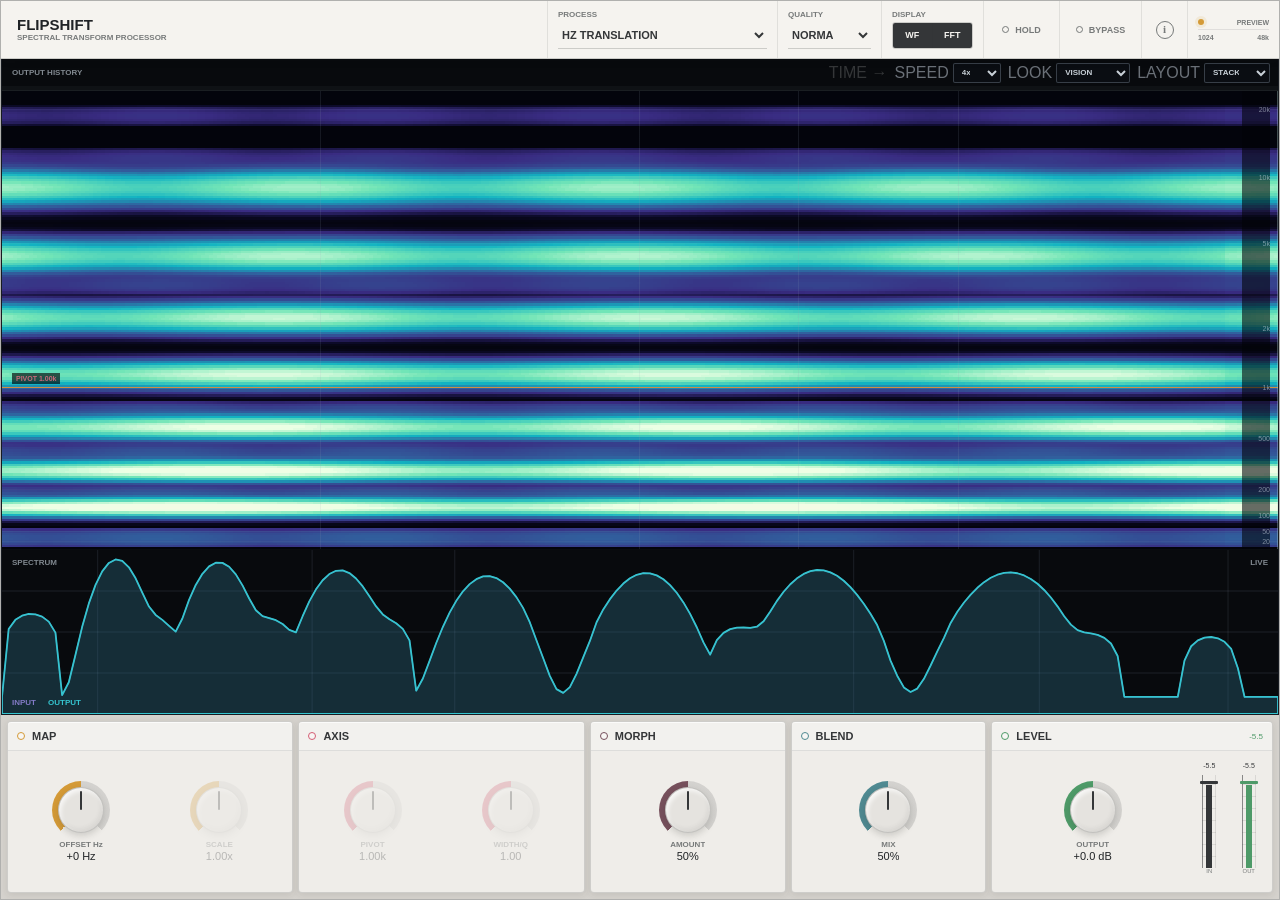
==== vst3/WebUI/index.html @ f03d5193 "feat: add WebView UI and spectral transform upgrades" ====
<!doctype html>
<html lang="en" data-compact-view="analyze" data-surface="preview">
<head>
  <meta charset="utf-8">
  <meta name="viewport" content="width=device-width, initial-scale=1, viewport-fit=cover">
  <meta name="color-scheme" content="light">
  <title>FlipShift</title>
  <link rel="stylesheet" href="styles.css?v=7">
</head>
<body>
  <main class="console-shell">
    <header class="console-topbar">
      <div class="product-identity" aria-label="FlipShift spectral processor">
        <strong>FLIPSHIFT</strong>
        <small>SPECTRAL TRANSFORM PROCESSOR</small>
      </div>

      <div class="header-controls">
        <label class="header-select mode-select" data-description="">
          <span>PROCESS</span>
          <select id="mode" data-param="mode" aria-describedby="modeEffectDescription"></select>
        </label>
        <span class="sr-only" id="modeEffectDescription"></span>

        <label class="header-select quality-select">
          <span>QUALITY</span>
          <select id="quality" data-param="quality" title="FFT quality and latency">
            <option value="0">LOW</option>
            <option value="1">NORMAL</option>
            <option value="2">HIGH</option>
          </select>
        </label>

        <div class="header-tool view-tool">
          <span>DISPLAY</span>
          <div class="segmented-control" id="analyzerView" data-param="analyzerView" role="group" aria-label="Analyzer display layers">
            <button type="button" data-analyzer-layer="waterfall" aria-label="Show waterfall" aria-pressed="true" title="Show waterfall">WF</button>
            <button type="button" data-analyzer-layer="fft" aria-label="Show FFT spectrum" aria-pressed="true" title="Show FFT spectrum">FFT</button>
          </div>
        </div>

        <button class="header-toggle freeze-control" id="freeze" data-param="freeze" type="button" aria-pressed="false" title="Hold the current analyzer frame">
          <span class="toggle-led" aria-hidden="true"></span><span>HOLD</span>
        </button>

        <button class="header-toggle bypass-control" id="bypass" data-param="bypass" type="button" aria-pressed="false" title="Latency-aligned bypass">
          <span class="toggle-led" aria-hidden="true"></span><span>BYPASS</span>
        </button>

        <button class="about-control" id="aboutOpen" type="button" aria-haspopup="dialog" aria-controls="aboutDialog" aria-expanded="false" title="About openFAD FlipShift">
          <span class="about-icon" aria-hidden="true">i</span><span class="sr-only">About</span>
        </button>

        <div class="system-state">
          <div class="bridge-state" aria-live="polite"><span class="status-lamp" aria-hidden="true"></span><span id="bridgeStatus">PREVIEW</span></div>
          <div class="engine-readout"><span id="fftReadout">1024</span><span id="rateReadout">48k</span></div>
        </div>
      </div>
    </header>

    <div class="compact-view-tabs" id="compactViewTabs" role="tablist" aria-label="Compact workspace view">
      <button id="compactAnalyzeTab" type="button" role="tab" aria-selected="true" aria-controls="analyzer" data-compact-view="analyze">ANALYZE</button>
      <button id="compactControlTab" type="button" role="tab" aria-selected="false" aria-controls="parameterStrip" data-compact-view="control" tabindex="-1">CONTROL</button>
    </div>

    <div class="about-overlay" id="aboutDialog" hidden>
      <section class="about-panel" role="dialog" aria-modal="true" aria-labelledby="aboutTitle" tabindex="-1">
        <header class="about-header">
          <div>
            <span class="about-kicker">SPECTRAL TRANSFORMATION PROCESSOR</span>
            <h2 id="aboutTitle">openFAD FlipShift</h2>
          </div>
          <button class="about-close" id="aboutClose" type="button" aria-label="Close About" title="Close">X</button>
        </header>

        <div class="about-body">
          <p class="about-summary">A creative spectral transformation effect in the openFAD family, developed by UnpureBloom for detailed frequency remapping and visual analysis.</p>

          <nav class="about-links" aria-label="Project links">
            <a href="https://fadrecords.com/openfad/" target="_blank" rel="noopener noreferrer" data-external-url>
              <span><strong>openFAD</strong><small>Chinese-first open-source music visual toolset initiated by FAD Records.</small></span><i aria-hidden="true">&#8599;</i>
            </a>
            <a href="https://space.bilibili.com/227573145" target="_blank" rel="noopener noreferrer" data-external-url>
              <span><strong>UnpureBloom</strong><small>Developer and project channel.</small></span><i aria-hidden="true">&#8599;</i>
            </a>
            <a href="https://github.com/Junziren/openFAD-FlipShift" target="_blank" rel="noopener noreferrer" data-external-url>
              <span><strong>Source repository</strong><small>Code, issue tracking and project history.</small></span><i aria-hidden="true">&#8599;</i>
            </a>
          </nav>

          <section class="about-section" aria-labelledby="aboutFeaturesTitle">
            <h3 id="aboutFeaturesTitle">MAIN FUNCTIONS</h3>
            <ul class="about-features">
              <li><strong>24 transforms</strong><span>Shift, mirror, harmonic remapping, pitch mapping, glitch, phase and peak-relative modes.</span></li>
              <li><strong>Long waterfall</strong><span>Four visual LOOK profiles, adjustable speed and preserved spectral history.</span></li>
              <li><strong>Detailed analysis</strong><span>Input/output FFT, frequency guides, meters, freeze and quality control.</span></li>
              <li><strong>Host integration</strong><span>VST3/WebView2 and AUv3/WKWebView build paths with automation gestures and state recall.</span></li>
            </ul>
          </section>

          <section class="about-license" aria-labelledby="aboutLicenseTitle">
            <div>
              <h3 id="aboutLicenseTitle">LICENSE STATUS</h3>
              <strong>NOT YET DECLARED</strong>
              <p>The FlipShift repository has no license file, so no permission to copy, modify or redistribute it has been granted. Upstream openFAD uses GNU AGPLv3. This build uses JUCE 8, whose AGPLv3 or commercial licensing route must also be declared before release.</p>
            </div>
            <a href="https://github.com/willren5/openFAD/blob/main/LICENSE" target="_blank" rel="noopener noreferrer" data-external-url>OPENFAD AGPLv3 <span aria-hidden="true">&#8599;</span></a>
          </section>
        </div>
      </section>
    </div>

    <section class="analyzer view-both layout-stack" id="analyzer" role="tabpanel" aria-labelledby="compactAnalyzeTab" aria-label="Input and output spectral analyzer">
      <div class="waterfall-pane">
        <div class="waterfall-toolbar">
          <span class="waterfall-title">OUTPUT HISTORY</span>
          <output class="waterfall-change-readout" id="waterfallChangeReadout" aria-live="polite"></output>
          <div class="pane-heading-tools">
            <span class="time-direction">TIME &#8594;</span>
            <label class="waterfall-rate-control">
              <span>SPEED</span>
              <select id="waterfallRate" aria-label="Waterfall scroll speed" title="Waterfall scroll speed">
                <option value="1">1x</option>
                <option value="2">2x</option>
                <option value="4" selected>4x</option>
                <option value="8">8x</option>
              </select>
            </label>
            <label class="waterfall-visual-control">
              <span>LOOK</span>
              <select id="waterfallVisual" aria-label="Waterfall visual profile" title="Waterfall visual profile">
                <option value="vision" selected>VISION</option>
                <option value="pulse">PULSE</option>
                <option value="phosphor">PHOSPHOR</option>
                <option value="xray">XRAY</option>
              </select>
            </label>
            <label class="waterfall-layout-control">
              <span>LAYOUT</span>
              <select id="analyzerLayout" aria-label="Analyzer layout" title="Analyzer layout">
                <option value="stack" selected>STACK</option>
                <option value="overlay">OVERLAY</option>
                <option value="split">SPLIT</option>
              </select>
            </label>
          </div>
          <canvas class="waterfall-event-canvas" id="waterfallEventCanvas" aria-label="Parameter change timeline"></canvas>
        </div>
        <div class="waterfall-data-stage">
          <canvas id="waterfallCanvas" aria-label="Scrolling output spectrogram with time moving left to right"></canvas>
          <div class="waterfall-grid" aria-hidden="true"></div>
          <div class="glitch-selection" id="glitchSelection" hidden aria-hidden="true">
            <span id="glitchSelectionLabel">GLITCH BAND</span>
          </div>
          <output class="pitch-map-readout" id="pitchMapReadout" hidden aria-live="polite">C MAJOR</output>
          <div class="frequency-grid-lines" aria-hidden="true">
            <i data-frequency="20000"></i><i data-frequency="10000"></i><i data-frequency="5000"></i><i data-frequency="2000"></i><i data-frequency="1000"></i>
            <i data-frequency="500"></i><i data-frequency="200"></i><i data-frequency="100"></i><i data-frequency="50"></i><i data-frequency="20"></i>
          </div>
          <div class="frequency-guide pivot-guide" id="pivotGuide"><span id="pivotGuideLabel">PIVOT 1.00k</span></div>
          <div class="frequency-guide destination-guide" id="destinationGuide"></div>
          <div class="frequency-axis" aria-hidden="true">
            <span data-frequency="20000">20k</span><span data-frequency="10000">10k</span><span data-frequency="5000">5k</span><span data-frequency="2000">2k</span><span data-frequency="1000">1k</span>
            <span data-frequency="500">500</span><span data-frequency="200">200</span><span data-frequency="100">100</span><span data-frequency="50">50</span><span data-frequency="20">20</span>
          </div>
        </div>
      </div>

      <div class="spectrum-pane">
        <canvas id="spectrumCanvas" aria-label="Input and output spectrum"></canvas>
        <div class="pane-heading"><span>SPECTRUM</span><span>LIVE</span></div>
        <div class="spectrum-legend"><span class="input-key">INPUT</span><span class="output-key">OUTPUT</span></div>
      </div>
    </section>

    <section class="parameter-strip" id="parameterStrip" role="tabpanel" aria-labelledby="compactControlTab" aria-label="Spectral parameters">
      <article class="parameter-module module-map">
        <header><span class="module-dot" aria-hidden="true"></span><strong>MAP</strong></header>
        <div class="module-controls two-controls">
          <label class="knob-control" data-control="shiftHz" title="Additive spectral offset">
            <span class="knob-stage">
              <input id="shiftHz" data-param="shiftHz" type="range" min="0" max="1" step="0.0001" value="0.5" aria-labelledby="shiftHzLabel shiftHzValue">
              <span class="knob-visual" aria-hidden="true"><span class="knob-pointer"></span></span>
            </span>
            <span class="parameter-label" id="shiftHzLabel">SHIFT</span>
            <output id="shiftHzValue">+0 Hz</output>
          </label>

          <label class="knob-control" data-control="scale" title="Frequency scaling ratio">
            <span class="knob-stage">
              <input id="scale" data-param="scale" type="range" min="0" max="1" step="0.0001" value="0.5" aria-labelledby="scaleLabel scaleValue">
              <span class="knob-visual" aria-hidden="true"><span class="knob-pointer"></span></span>
            </span>
            <span class="parameter-label" id="scaleLabel">SCALE</span>
            <output id="scaleValue">1.00x</output>
          </label>
        </div>
      </article>

      <article class="parameter-module module-axis" id="axisModule">
        <header><span class="module-dot" aria-hidden="true"></span><strong>AXIS</strong></header>
        <div class="module-controls two-controls">
          <label class="knob-control" data-control="pivotHz" title="Frequency reference for the transform">
            <span class="knob-stage">
              <input id="pivotHz" data-param="pivotHz" type="range" min="0" max="1" step="0.0001" value="0.5" aria-labelledby="pivotHzLabel pivotHzValue">
              <span class="knob-visual" aria-hidden="true"><span class="knob-pointer"></span></span>
            </span>
            <span class="parameter-label" id="pivotHzLabel">PIVOT</span>
            <output id="pivotHzValue">1.00k</output>
          </label>

          <label class="knob-control" data-control="widthQ" title="Bandwidth or selectivity">
            <span class="knob-stage">
              <input id="widthQ" data-param="widthQ" type="range" min="0" max="1" step="0.0001" value="0.5" aria-labelledby="widthQLabel widthQValue">
              <span class="knob-visual" aria-hidden="true"><span class="knob-pointer"></span></span>
            </span>
            <span class="parameter-label" id="widthQLabel">WIDTH/Q</span>
            <output id="widthQValue">1.00</output>
          </label>
        </div>
      </article>

      <article class="parameter-module module-pitch pitch-map-module" id="pitchMapModule" hidden aria-hidden="true">
        <header><span class="module-dot" aria-hidden="true"></span><strong>PITCH MAP</strong></header>
        <div class="pitch-map-controls">
          <label class="native-choice-control" data-control="pitchRoot" title="Tonic pitch class used by Pitch Map">
            <span>ROOT</span>
            <select id="pitchRoot" data-param="pitchRoot" aria-label="Pitch Map root note">
              <option value="0">C</option><option value="1">C#</option><option value="2">D</option><option value="3">D#</option>
              <option value="4">E</option><option value="5">F</option><option value="6">F#</option><option value="7">G</option>
              <option value="8">G#</option><option value="9">A</option><option value="10">A#</option><option value="11">B</option>
            </select>
          </label>
          <label class="native-choice-control" data-control="pitchScale" title="Major or minor pitch-class map">
            <span>SCALE</span>
            <select id="pitchScale" data-param="pitchScale" aria-label="Pitch Map scale">
              <option value="0">MAJOR</option>
              <option value="1">MINOR</option>
            </select>
          </label>
        </div>
      </article>

      <article class="parameter-module module-morph">
        <header><span class="module-dot" aria-hidden="true"></span><strong>MORPH</strong></header>
        <div class="module-controls one-control">
          <label class="knob-control" data-control="amount" title="Transform depth">
            <span class="knob-stage">
              <input id="amount" data-param="amount" type="range" min="0" max="1" step="0.0001" value="0.5" aria-labelledby="amountLabel amountValue">
              <span class="knob-visual" aria-hidden="true"><span class="knob-pointer"></span></span>
            </span>
            <span class="parameter-label" id="amountLabel">AMOUNT</span>
            <output id="amountValue">50%</output>
          </label>
        </div>
      </article>

      <article class="parameter-module module-blend">
        <header><span class="module-dot" aria-hidden="true"></span><strong>BLEND</strong></header>
        <div class="module-controls one-control">
          <label class="knob-control" data-control="mix" title="Latency-aligned dry and wet mix">
            <span class="knob-stage">
              <input id="mix" data-param="mix" type="range" min="0" max="1" step="0.0001" value="0.5" aria-labelledby="mixLabel mixValue">
              <span class="knob-visual" aria-hidden="true"><span class="knob-pointer"></span></span>
            </span>
            <span class="parameter-label" id="mixLabel">MIX</span>
            <output id="mixValue">50%</output>
          </label>
        </div>
      </article>

      <article class="parameter-module module-level">
        <header><span class="module-dot" aria-hidden="true"></span><strong>LEVEL</strong><output id="peakValue">-18.0</output></header>
        <div class="level-content">
          <label class="knob-control" data-control="outputGainDb" title="Final output level">
            <span class="knob-stage">
              <input id="outputGainDb" data-param="outputGainDb" type="range" min="0" max="1" step="0.0001" value="0.5" aria-labelledby="outputGainDbLabel outputGainDbValue">
              <span class="knob-visual" aria-hidden="true"><span class="knob-pointer"></span></span>
            </span>
            <span class="parameter-label" id="outputGainDbLabel">OUTPUT</span>
            <output id="outputGainDbValue">+0.0 dB</output>
          </label>

          <div class="mini-meters" aria-label="Input and output levels">
            <div class="mini-meter">
              <output id="inputPeak">-24.0</output>
              <div class="meter-rail"><span id="inputMeter"></span><i></i></div>
              <small>IN</small>
            </div>
            <div class="mini-meter">
              <output id="outputPeak">-18.0</output>
              <div class="meter-rail"><span id="outputMeter"></span><i></i></div>
              <small>OUT</small>
            </div>
          </div>
        </div>
      </article>
    </section>
  </main>
  <script src="app.js?v=7"></script>
</body>
</html>
---- vst3/WebUI/styles.css ----
:root {
  color-scheme: light;
  --ink: #343638;
  --ink-strong: #202326;
  --muted: #777a7a;
  --muted-light: #a3a4a1;
  --shell: #d5d2cd;
  --surface: #efede9;
  --surface-raised: #f5f3ef;
  --surface-inset: #d0cdc8;
  --line: rgba(44, 47, 49, 0.2);
  --line-soft: rgba(44, 47, 49, 0.1);
  --amber: #d49a37;
  --coral: #d45d73;
  --plum: #76505c;
  --teal: #4f8991;
  --green: #4e9a68;
  font-family: "Segoe UI", Arial, sans-serif;
  font-synthesis: none;
}

* {
  box-sizing: border-box;
  letter-spacing: 0;
}

.sr-only {
  position: absolute;
  width: 1px;
  height: 1px;
  padding: 0;
  margin: -1px;
  overflow: hidden;
  clip: rect(0, 0, 0, 0);
  white-space: nowrap;
  border: 0;
}

html,
body {
  width: 100%;
  height: 100%;
  min-width: 0;
  min-height: 0;
  margin: 0;
  overflow: hidden;
  overscroll-behavior: none;
  background: var(--shell);
  color: var(--ink);
}

body {
  position: fixed;
  inset: 0;
}

button,
select,
input {
  font: inherit;
}

button,
select {
  color: inherit;
}

button {
  border: 0;
}

html.native-surface,
html.native-surface body {
  -webkit-user-select: none;
  user-select: none;
  -webkit-touch-callout: none;
}

html.native-surface button,
html.native-surface select,
html.native-surface input,
html.native-surface a {
  -webkit-tap-highlight-color: transparent;
}

html.native-surface a,
html.native-surface img {
  -webkit-user-drag: none;
}

.console-shell {
  width: 100%;
  height: 100%;
  min-height: 0;
  display: grid;
  grid-template-rows: 58px minmax(0, 1fr) 184px;
  grid-template-areas:
    "topbar"
    "analyzer"
    "controls";
  overflow: hidden;
  border: 1px solid rgba(32, 35, 38, 0.3);
  background: var(--surface);
}

.console-topbar {
  grid-area: topbar;
  position: relative;
  min-width: 0;
  display: flex;
  align-items: stretch;
  justify-content: space-between;
  border-bottom: 1px solid var(--line);
  background: var(--surface-raised);
  box-shadow: 0 2px 8px rgba(38, 39, 39, 0.07);
  z-index: 20;
}

.compact-view-tabs {
  grid-area: tabs;
  display: none;
  min-width: 0;
  min-height: 0;
  border-bottom: 1px solid var(--line);
  background: var(--surface-raised);
}

.compact-view-tabs button {
  min-width: 0;
  border-right: 1px solid var(--line-soft);
  background: transparent;
  color: var(--muted);
  font-size: 9px;
  font-weight: 800;
  cursor: pointer;
}

.compact-view-tabs button:last-child {
  border-right: 0;
}

.compact-view-tabs button[aria-selected="true"] {
  background: var(--ink);
  color: var(--surface-raised);
}

.product-identity {
  min-width: 196px;
  display: grid;
  align-content: center;
  gap: 2px;
  padding: 8px 16px;
}

.product-identity strong {
  color: var(--ink-strong);
  font-size: 15px;
  font-weight: 700;
  line-height: 1;
}

.product-identity small {
  color: var(--muted);
  font-size: 8px;
  font-weight: 650;
  line-height: 1;
}

.header-controls {
  min-width: 0;
  display: flex;
  align-items: stretch;
  justify-content: flex-end;
}

.header-select,
.header-tool,
.system-state {
  min-width: 0;
  display: grid;
  align-content: center;
  gap: 3px;
  padding: 6px 10px;
  border-left: 1px solid var(--line-soft);
}

.header-select.mode-select {
  width: min(25vw, 230px);
  min-width: 172px;
  position: relative;
}

.mode-select::after {
  content: attr(data-description);
  box-sizing: border-box;
  position: absolute;
  top: calc(100% - 1px);
  left: 8px;
  z-index: 30;
  width: min(380px, calc(100vw - 24px));
  padding: 8px 10px;
  border: 1px solid rgba(172, 190, 207, 0.34);
  background: #0a0d12;
  box-shadow: 0 8px 22px rgba(0, 0, 0, 0.28);
  color: rgba(242, 247, 244, 0.94);
  font-size: 9px;
  font-weight: 600;
  line-height: 1.35;
  text-align: left;
  white-space: normal;
  opacity: 0;
  visibility: hidden;
  pointer-events: none;
  transform: translateY(-4px);
  transition: opacity 120ms linear, transform 120ms ease-out, visibility 120ms linear;
}

.mode-select:hover,
.mode-select:focus-within {
  z-index: 30;
}

.mode-select:hover::after,
.mode-select:focus-within::after {
  opacity: 1;
  visibility: visible;
  transform: translateY(0);
}

.header-select.quality-select {
  width: 104px;
}

.header-tool {
  width: 102px;
}

.header-select > span,
.header-tool > span {
  color: var(--muted);
  font-size: 8px;
  font-weight: 750;
  line-height: 1;
}

select {
  width: 100%;
  min-width: 0;
  height: 27px;
  padding: 0 22px 0 0;
  border: 0;
  border-bottom: 1px solid var(--line);
  border-radius: 0;
  outline: none;
  background: transparent;
  font-size: 11px;
  font-weight: 650;
}

select:focus-visible,
button:focus-visible {
  outline: 2px solid var(--ink-strong);
  outline-offset: -2px;
}

.segmented-control {
  width: 100%;
  height: 27px;
  display: grid;
  grid-template-columns: repeat(2, 1fr);
  overflow: hidden;
  border: 1px solid var(--line);
  border-radius: 3px;
}

.segmented-control button {
  min-width: 0;
  border-right: 1px solid var(--line-soft);
  background: rgba(255, 255, 255, 0.18);
  color: var(--muted);
  font-size: 9px;
  font-weight: 750;
  cursor: pointer;
}

.segmented-control button:last-child {
  border-right: 0;
}

.segmented-control button[aria-pressed="true"] {
  background: var(--ink);
  color: var(--surface-raised);
}

.segmented-control button:disabled {
  cursor: default;
  opacity: 1;
}

.header-toggle {
  width: 76px;
  display: flex;
  align-items: center;
  justify-content: center;
  gap: 6px;
  border-left: 1px solid var(--line-soft);
  background: transparent;
  color: var(--muted);
  font-size: 9px;
  font-weight: 750;
  cursor: pointer;
}

.header-toggle.bypass-control {
  width: 82px;
}

.about-control {
  width: 46px;
  display: grid;
  place-items: center;
  border-left: 1px solid var(--line-soft);
  background: transparent;
  color: var(--muted);
  cursor: pointer;
}

.about-icon {
  width: 18px;
  height: 18px;
  display: grid;
  place-items: center;
  border: 1px solid currentColor;
  border-radius: 50%;
  font-family: Georgia, serif;
  font-size: 11px;
  font-weight: 700;
  line-height: 1;
}

.about-control:hover,
.about-control[aria-expanded="true"] {
  color: var(--ink-strong);
  background: rgba(255, 255, 255, 0.42);
}

.toggle-led,
.status-lamp,
.module-dot {
  display: inline-block;
  border-radius: 50%;
}

.toggle-led {
  width: 7px;
  height: 7px;
  border: 1px solid currentColor;
}

.freeze-control[aria-pressed="true"] {
  color: var(--plum);
}

.freeze-control[aria-pressed="true"] .toggle-led {
  background: var(--plum);
  box-shadow: 0 0 0 3px rgba(118, 80, 92, 0.12);
}

.bypass-control[aria-pressed="true"] {
  color: var(--coral);
}

.bypass-control[aria-pressed="true"] .toggle-led {
  background: var(--coral);
  box-shadow: 0 0 0 3px rgba(212, 93, 115, 0.12);
}

.system-state {
  width: 92px;
  justify-items: stretch;
}

.bridge-state,
.engine-readout {
  display: flex;
  align-items: center;
  justify-content: space-between;
  gap: 5px;
  color: var(--muted);
  font-size: 7px;
  font-weight: 750;
  white-space: nowrap;
}

.status-lamp {
  width: 6px;
  height: 6px;
  background: var(--amber);
  box-shadow: 0 0 0 3px rgba(212, 154, 55, 0.12);
}

.is-native .status-lamp {
  background: var(--green);
  box-shadow: 0 0 0 3px rgba(78, 154, 104, 0.12);
}

.engine-readout {
  padding-top: 4px;
  border-top: 1px solid var(--line-soft);
  font-variant-numeric: tabular-nums;
}

html.is-dialog-open,
body.is-dialog-open {
  overflow: hidden;
}

.about-overlay {
  position: fixed;
  inset: 0;
  z-index: 100;
  display: grid;
  place-items: center;
  padding: 18px;
  background: rgba(8, 10, 13, 0.76);
  opacity: 0;
  transition: opacity 140ms linear;
}

.about-overlay[hidden] {
  display: none;
}

.about-overlay.is-open {
  opacity: 1;
}

.about-panel {
  width: min(660px, 100%);
  max-height: min(720px, calc(100vh - 36px));
  overflow: auto;
  border: 1px solid rgba(32, 35, 38, 0.44);
  border-radius: 6px;
  outline: none;
  background: var(--surface-raised);
  box-shadow: 0 24px 70px rgba(0, 0, 0, 0.38);
  transform: translateY(7px);
  transition: transform 160ms ease-out;
}

.about-overlay.is-open .about-panel {
  transform: translateY(0);
}

.about-header {
  min-height: 84px;
  display: flex;
  align-items: center;
  justify-content: space-between;
  gap: 20px;
  padding: 16px 18px;
  border-bottom: 1px solid var(--line);
  background: var(--surface);
}

.about-kicker,
.about-section h3,
.about-license h3 {
  display: block;
  margin: 0 0 7px;
  color: var(--muted);
  font-size: 8px;
  font-weight: 800;
  line-height: 1;
}

.about-header h2 {
  margin: 0;
  color: var(--ink-strong);
  font-size: 22px;
  font-weight: 720;
  line-height: 1;
}

.about-close {
  width: 32px;
  height: 32px;
  flex: 0 0 auto;
  border: 1px solid var(--line);
  border-radius: 3px;
  background: transparent;
  color: var(--muted);
  font-size: 13px;
  font-weight: 700;
  cursor: pointer;
}

.about-close:hover {
  color: var(--ink-strong);
  background: rgba(255, 255, 255, 0.55);
}

.about-body {
  display: grid;
}

.about-summary {
  margin: 0;
  padding: 18px;
  border-bottom: 1px solid var(--line-soft);
  color: var(--ink);
  font-size: 12px;
  font-weight: 520;
  line-height: 1.65;
}

.about-links {
  display: grid;
  grid-template-columns: repeat(3, minmax(0, 1fr));
  border-bottom: 1px solid var(--line);
}

.about-links a {
  min-width: 0;
  min-height: 88px;
  display: flex;
  align-items: flex-start;
  justify-content: space-between;
  gap: 10px;
  padding: 14px;
  border-right: 1px solid var(--line-soft);
  color: inherit;
  text-decoration: none;
}

.about-links a:last-child {
  border-right: 0;
}

.about-links a:hover,
.about-links a:focus-visible {
  background: rgba(212, 154, 55, 0.08);
}

.about-links a > span {
  min-width: 0;
  display: grid;
  gap: 7px;
}

.about-links strong {
  color: var(--ink-strong);
  font-size: 11px;
  line-height: 1.1;
}

.about-links small {
  color: var(--muted);
  font-size: 9px;
  font-weight: 550;
  line-height: 1.45;
}

.about-links i {
  color: var(--amber);
  font-size: 12px;
  font-style: normal;
}

.about-section {
  padding: 18px;
  border-bottom: 1px solid var(--line);
}

.about-features {
  display: grid;
  grid-template-columns: repeat(2, minmax(0, 1fr));
  gap: 0;
  margin: 0;
  padding: 0;
  list-style: none;
  border-top: 1px solid var(--line-soft);
  border-left: 1px solid var(--line-soft);
}

.about-features li {
  min-width: 0;
  min-height: 74px;
  display: grid;
  align-content: start;
  gap: 6px;
  padding: 12px;
  border-right: 1px solid var(--line-soft);
  border-bottom: 1px solid var(--line-soft);
}

.about-features strong {
  color: var(--ink-strong);
  font-size: 10px;
  line-height: 1.1;
}

.about-features span {
  color: var(--muted);
  font-size: 9px;
  font-weight: 550;
  line-height: 1.45;
}

.about-license {
  display: grid;
  grid-template-columns: minmax(0, 1fr) auto;
  gap: 18px;
  align-items: end;
  padding: 18px;
  background: #e7e4df;
}

.about-license strong {
  color: var(--plum);
  font-size: 13px;
  line-height: 1;
}

.about-license p {
  max-width: 470px;
  margin: 7px 0 0;
  color: var(--muted);
  font-size: 9px;
  font-weight: 550;
  line-height: 1.5;
}

.about-license > a {
  min-height: 32px;
  display: inline-flex;
  align-items: center;
  gap: 7px;
  padding: 0 10px;
  border: 1px solid rgba(118, 80, 92, 0.38);
  border-radius: 3px;
  color: var(--plum);
  font-size: 8px;
  font-weight: 800;
  text-decoration: none;
  white-space: nowrap;
}

.about-license > a:hover,
.about-license > a:focus-visible {
  background: rgba(118, 80, 92, 0.09);
}

.analyzer {
  grid-area: analyzer;
  --wf-grid: rgba(145, 160, 178, 0.13);
  --wf-cursor: rgba(205, 245, 232, 0.25);
  min-width: 0;
  min-height: 0;
  display: grid;
  overflow: hidden;
  border: 1px solid #171b21;
  border-top: 0;
  background: var(--surface-inset);
}

.analyzer[data-waterfall-visual="pulse"] {
  --wf-grid: rgba(220, 142, 116, 0.11);
  --wf-cursor: rgba(244, 166, 65, 0.38);
}

.analyzer[data-waterfall-visual="phosphor"] {
  --wf-grid: rgba(120, 203, 161, 0.11);
  --wf-cursor: rgba(168, 232, 114, 0.34);
}

.analyzer[data-waterfall-visual="xray"] {
  --wf-grid: rgba(176, 199, 209, 0.14);
  --wf-cursor: rgba(237, 247, 245, 0.36);
}

.analyzer.view-both {
  grid-template-rows: minmax(150px, 3fr) minmax(66px, 1fr);
}

.analyzer.layout-split.view-both {
  grid-template-columns: minmax(0, 2fr) minmax(220px, 1fr);
  grid-template-rows: minmax(0, 1fr);
}

.analyzer.layout-split.view-both .waterfall-pane {
  border-right: 1px solid var(--line);
  border-bottom: 0;
}

.analyzer.layout-overlay.view-both {
  grid-template-rows: minmax(0, 1fr);
}

.analyzer.layout-overlay.view-both .waterfall-pane,
.analyzer.layout-overlay.view-both .spectrum-pane {
  grid-area: 1 / 1;
}

.analyzer.layout-overlay.view-both .waterfall-pane {
  border-bottom: 0;
}

.analyzer.layout-overlay.view-both .spectrum-pane {
  z-index: 2;
  margin-top: 32px;
  background: transparent;
  pointer-events: none;
}

.analyzer.layout-overlay.view-both .spectrum-pane .pane-heading {
  display: none;
}

.analyzer.view-waterfall,
.analyzer.view-spectrum {
  grid-template-rows: minmax(0, 1fr);
}

.analyzer.view-waterfall .spectrum-pane {
  display: none;
}

.analyzer.view-spectrum .waterfall-pane {
  display: none;
}

.waterfall-pane,
.spectrum-pane {
  position: relative;
  min-width: 0;
  min-height: 0;
  overflow: hidden;
}

.waterfall-pane {
  display: grid;
  grid-template-rows: 32px minmax(0, 1fr);
  border-bottom: 1px solid var(--line);
  background: #030408;
  box-shadow: inset 0 1px 0 rgba(255, 255, 255, 0.05);
}

.waterfall-pane::after {
  content: "";
  position: absolute;
  top: 0;
  right: 0;
  bottom: 0;
  width: 1px;
  background: var(--wf-cursor);
  pointer-events: none;
}

.spectrum-pane {
  background: #080a0d;
}

canvas {
  display: block;
  width: 100%;
  height: 100%;
}

.waterfall-toolbar {
  position: relative;
  z-index: 6;
  min-width: 0;
  display: grid;
  grid-template-columns: auto minmax(0, 1fr) auto;
  align-items: center;
  gap: 9px;
  padding: 0 8px 4px 10px;
  border-bottom: 1px solid rgba(145, 160, 178, 0.13);
  background: #080a0d;
}

.waterfall-title {
  color: rgba(204, 214, 225, 0.62);
  font-size: 8px;
  font-weight: 750;
  white-space: nowrap;
}

.waterfall-data-stage {
  position: relative;
  min-width: 0;
  min-height: 0;
  overflow: hidden;
  background: #030408;
}

.waterfall-data-stage > #waterfallCanvas {
  position: absolute;
  inset: 0;
}

.waterfall-event-canvas {
  position: absolute;
  left: 0;
  right: 0;
  bottom: 0;
  z-index: 2;
  width: 100%;
  height: 4px;
  background: rgba(204, 214, 225, 0.035);
  pointer-events: none;
}

.waterfall-grid {
  position: absolute;
  inset: 0;
  pointer-events: none;
  background-image: repeating-linear-gradient(to right, transparent 0 calc(12.5% - 1px), var(--wf-grid) calc(12.5% - 1px) 12.5%);
}

.glitch-selection {
  position: absolute;
  z-index: 2;
  left: 0;
  right: 0;
  min-height: 2px;
  border-top: 1px solid rgba(255, 177, 104, 0.82);
  border-bottom: 1px solid rgba(255, 177, 104, 0.82);
  background: rgba(212, 93, 115, 0.12);
  box-shadow: inset 0 1px rgba(255, 246, 231, 0.08), inset 0 -1px rgba(255, 246, 231, 0.08);
  pointer-events: none;
}

.glitch-selection span {
  position: absolute;
  top: 3px;
  left: 9px;
  max-width: calc(100% - 42px);
  overflow: hidden;
  padding: 2px 4px;
  background: rgba(3, 4, 8, 0.76);
  color: rgba(255, 214, 175, 0.94);
  font-size: 7px;
  font-weight: 750;
  text-overflow: ellipsis;
  white-space: nowrap;
}

.pitch-map-readout {
  position: absolute;
  z-index: 3;
  top: 8px;
  left: 10px;
  max-width: calc(100% - 54px);
  overflow: hidden;
  padding: 3px 6px;
  border-left: 2px solid var(--green);
  background: rgba(3, 4, 8, 0.78);
  color: rgba(226, 255, 232, 0.94);
  font-size: 8px;
  font-weight: 750;
  text-overflow: ellipsis;
  white-space: nowrap;
}

.frequency-grid-lines {
  position: absolute;
  inset: 0;
  pointer-events: none;
}

.frequency-grid-lines i {
  position: absolute;
  left: 0;
  right: 0;
  top: 50%;
  height: 1px;
  background: rgba(145, 160, 178, 0.08);
}

.pane-heading {
  position: absolute;
  top: 8px;
  left: 10px;
  right: 10px;
  display: flex;
  align-items: center;
  justify-content: space-between;
  color: rgba(204, 214, 225, 0.62);
  font-size: 8px;
  font-weight: 750;
  pointer-events: none;
  z-index: 4;
}

.pane-heading-tools,
.waterfall-rate-control,
.waterfall-visual-control,
.waterfall-layout-control {
  display: flex;
  align-items: center;
}

.pane-heading-tools {
  min-width: 0;
  gap: 7px;
}

.waterfall-rate-control,
.waterfall-visual-control,
.waterfall-layout-control {
  gap: 4px;
  pointer-events: auto;
}

.waterfall-rate-control > span,
.waterfall-visual-control > span,
.waterfall-layout-control > span {
  color: rgba(204, 214, 225, 0.5);
}

.waterfall-rate-control select,
.waterfall-visual-control select,
.waterfall-layout-control select {
  height: 20px;
  padding: 0 14px 0 4px;
  border: 1px solid rgba(172, 190, 207, 0.28);
  border-radius: 2px;
  background: #0a0d12;
  color: rgba(226, 236, 242, 0.88);
  font-size: 8px;
  font-weight: 750;
}

.waterfall-rate-control select {
  width: 48px;
}

.waterfall-visual-control select {
  width: 74px;
}

.waterfall-layout-control select {
  width: 66px;
}

.waterfall-layout-control select:disabled {
  opacity: 0.42;
}

.waterfall-change-readout {
  --marker-colour: #d49a37;
  min-width: 0;
  max-width: 100%;
  overflow: hidden;
  padding: 4px 6px;
  border-left: 2px solid var(--marker-colour);
  background: rgba(204, 214, 225, 0.045);
  color: rgba(242, 247, 244, 0.92);
  font-size: 8px;
  font-weight: 750;
  line-height: 1;
  opacity: 0;
  pointer-events: none;
  text-overflow: ellipsis;
  transform: translateX(-3px);
  transition: opacity 120ms linear, transform 120ms ease-out;
  white-space: nowrap;
}

.waterfall-change-readout.is-visible {
  opacity: 1;
  transform: translateX(0);
}

.frequency-guide {
  position: absolute;
  left: 0;
  right: 0;
  height: 1px;
  pointer-events: none;
}

.pivot-guide {
  top: 50%;
  background: var(--coral);
  opacity: 0.9;
}

.destination-guide {
  top: 40%;
  background: var(--amber);
  opacity: 0.82;
}

.pivot-guide span {
  position: absolute;
  left: 10px;
  top: -14px;
  max-width: 120px;
  overflow: hidden;
  color: var(--coral);
  padding: 2px 4px;
  background: rgba(3, 4, 8, 0.72);
  font-size: 7px;
  font-weight: 750;
  text-overflow: ellipsis;
  white-space: nowrap;
}

.frequency-axis {
  position: absolute;
  top: 0;
  right: 8px;
  bottom: 0;
  width: 28px;
  background: rgba(3, 4, 8, 0.58);
  color: rgba(204, 214, 225, 0.58);
  font-size: 7px;
  font-variant-numeric: tabular-nums;
  pointer-events: none;
  z-index: 4;
}

.frequency-axis span {
  position: absolute;
  right: 0;
  top: 50%;
  transform: translateY(-50%);
}

.spectrum-legend {
  position: absolute;
  left: 10px;
  bottom: 7px;
  display: flex;
  gap: 12px;
  font-size: 8px;
  font-weight: 750;
  pointer-events: none;
}

.input-key {
  color: rgba(155, 139, 229, 0.82);
}

.output-key {
  color: #35c4cf;
}

.parameter-strip {
  grid-area: controls;
  min-width: 0;
  min-height: 0;
  display: grid;
  grid-template-columns: 1.2fr 1.2fr 0.82fr 0.82fr 1.18fr;
  gap: 5px;
  padding: 6px;
  background: var(--shell);
}

.parameter-module {
  --accent: var(--amber);
  min-width: 0;
  min-height: 0;
  display: grid;
  grid-template-rows: 29px minmax(0, 1fr);
  overflow: hidden;
  border: 1px solid rgba(44, 47, 49, 0.17);
  border-radius: 4px;
  background: var(--surface);
  box-shadow: 0 2px 7px rgba(48, 46, 43, 0.1), inset 0 1px rgba(255, 255, 255, 0.72);
}

.module-map { --accent: var(--amber); }
.module-axis { --accent: var(--coral); }
.module-pitch { --accent: var(--green); }
.module-morph { --accent: var(--plum); }
.module-blend { --accent: var(--teal); }
.module-level { --accent: var(--green); }

.parameter-module > header {
  min-width: 0;
  display: flex;
  align-items: center;
  gap: 7px;
  padding: 0 9px;
  border-bottom: 1px solid var(--line-soft);
  background: rgba(255, 255, 255, 0.2);
}

.parameter-module > header strong {
  min-width: 0;
  overflow: hidden;
  color: var(--ink);
  font-size: 11px;
  font-weight: 600;
  text-overflow: ellipsis;
  white-space: nowrap;
}

.parameter-module > header > output {
  margin-left: auto;
  color: var(--accent);
  font-size: 8px;
  font-variant-numeric: tabular-nums;
}

.module-dot {
  width: 8px;
  height: 8px;
  border: 1px solid var(--accent);
  background: rgba(255, 255, 255, 0.34);
}

.module-controls,
.level-content {
  min-width: 0;
  min-height: 0;
  align-items: center;
  padding: 6px;
}

.module-controls {
  display: grid;
}

.module-controls.two-controls {
  grid-template-columns: repeat(2, minmax(0, 1fr));
  gap: 4px;
}

.module-controls.one-control {
  grid-template-columns: minmax(0, 1fr);
  justify-items: center;
}

.module-axis[hidden],
.pitch-map-module[hidden] {
  display: none;
}

.pitch-map-controls {
  min-width: 0;
  min-height: 0;
  display: grid;
  align-content: center;
  gap: 10px;
  padding: 10px;
}

.native-choice-control {
  min-width: 0;
  display: grid;
  gap: 5px;
}

.native-choice-control > span {
  color: var(--muted);
  font-size: 8px;
  font-weight: 750;
  line-height: 1;
}

.native-choice-control select {
  height: 31px;
  padding: 0 20px 0 8px;
  border: 1px solid rgba(52, 54, 56, 0.22);
  border-radius: 2px;
  background: var(--surface-inset);
  color: var(--ink-strong);
  font-size: 10px;
  font-weight: 750;
  box-shadow: inset 0 1px rgba(255, 255, 255, 0.56);
}

.native-choice-control select:disabled {
  opacity: 0.38;
}

.knob-control {
  min-width: 0;
  min-height: 0;
  display: grid;
  grid-template-rows: minmax(60px, 1fr) auto auto;
  grid-template-areas:
    "knob"
    "label"
    "value";
  justify-items: center;
  align-items: center;
  text-align: center;
  transition: opacity 140ms ease;
}

.knob-control.is-inactive {
  opacity: 0.26;
}

.knob-stage {
  --angle: 0deg;
  --arc: 37.5%;
  grid-area: knob;
  position: relative;
  width: 58px;
  height: 58px;
}

.knob-stage input[type="range"] {
  position: absolute;
  inset: 0;
  z-index: 4;
  width: 100%;
  height: 100%;
  margin: 0;
  opacity: 0;
  cursor: ns-resize;
}

.knob-stage input[type="range"]:disabled {
  cursor: default;
}

.knob-visual {
  position: absolute;
  z-index: 1;
  inset: 0;
  border-radius: 50%;
  background: conic-gradient(from 225deg, var(--accent) 0 var(--arc), rgba(52, 54, 56, 0.15) var(--arc) 75%, transparent 75% 100%);
}

.knob-trail-canvas {
  position: absolute;
  z-index: 2;
  left: 50%;
  top: 50%;
  pointer-events: none;
  opacity: 0;
  transform: translate(-50%, -50%);
  transition: opacity 80ms linear;
}

.knob-trail-canvas.is-active {
  opacity: 1;
}

.knob-visual::before {
  content: "";
  position: absolute;
  inset: 6px;
  border: 1px solid rgba(52, 54, 56, 0.19);
  border-radius: 50%;
  background: #e5e3df;
  box-shadow: 0 3px 6px rgba(48, 46, 43, 0.17), inset 2px 3px 4px rgba(255, 255, 255, 0.7), inset -2px -3px 4px rgba(52, 54, 56, 0.07);
}

.knob-pointer {
  position: absolute;
  z-index: 2;
  left: calc(50% - 1px);
  top: 10px;
  width: 2px;
  height: calc(50% - 10px);
  border-radius: 1px;
  background: var(--ink);
  transform: rotate(var(--angle));
  transform-origin: 50% 100%;
}

.knob-stage input[type="range"]:focus-visible + .knob-visual {
  z-index: 3;
  outline: 2px solid var(--ink-strong);
  outline-offset: 2px;
}

.parameter-label {
  grid-area: label;
  min-width: 0;
  max-width: 100%;
  overflow: hidden;
  color: var(--muted);
  font-size: 8px;
  font-weight: 700;
  line-height: 1.15;
  text-overflow: ellipsis;
  white-space: nowrap;
}

.knob-control output {
  grid-area: value;
  min-width: 0;
  max-width: 100%;
  overflow: hidden;
  color: var(--ink-strong);
  font-size: 11px;
  font-variant-numeric: tabular-nums;
  line-height: 1.2;
  text-overflow: ellipsis;
  white-space: nowrap;
}

.level-content {
  display: grid;
  grid-template-columns: minmax(70px, 1fr) 74px;
  gap: 5px;
}

.mini-meters {
  min-width: 0;
  height: 100%;
  min-height: 94px;
  display: grid;
  grid-template-columns: repeat(2, minmax(0, 1fr));
  gap: 5px;
  padding: 5px 0;
}

.mini-meter {
  min-width: 0;
  min-height: 0;
  display: grid;
  grid-template-rows: 13px minmax(0, 1fr) 13px;
  justify-items: center;
  color: var(--muted);
  font-size: 7px;
  font-variant-numeric: tabular-nums;
}

.mini-meter output:last-of-type,
.mini-meter:last-child output {
  color: var(--ink);
}

.mini-meter output.is-clipping {
  color: var(--coral);
}

.meter-rail {
  position: relative;
  width: 14px;
  height: 100%;
  min-height: 55px;
  border-left: 1px solid rgba(52, 54, 56, 0.55);
  border-right: 1px solid rgba(52, 54, 56, 0.12);
  background: repeating-linear-gradient(to top, transparent 0 11px, rgba(52, 54, 56, 0.11) 11px 12px);
}

.meter-rail > span {
  position: absolute;
  left: 3px;
  right: 3px;
  bottom: 0;
  height: var(--level, 30%);
  background: var(--ink);
  transition: height 90ms linear;
}

.mini-meter:last-child .meter-rail > span {
  background: var(--green);
}

.meter-rail > i {
  position: absolute;
  left: -3px;
  right: -3px;
  bottom: var(--peak, 38%);
  height: 3px;
  border-radius: 1px;
  background: var(--ink);
  transition: bottom 90ms linear;
}

.mini-meter:last-child .meter-rail > i {
  background: var(--green);
}

.mini-meter:last-child .meter-rail.is-clipping > span,
.mini-meter:last-child .meter-rail.is-clipping > i {
  background: var(--coral);
}

.is-bypassed .analyzer,
.is-bypassed .parameter-module {
  opacity: 0.48;
}

@media (hover: hover) {
  .segmented-control button:hover,
  .header-toggle:hover {
    background: rgba(255, 255, 255, 0.5);
  }

  .knob-stage:hover .knob-visual {
    box-shadow: 0 0 0 3px rgba(52, 54, 56, 0.08);
  }
}

@media (max-width: 820px) {
  html,
  body {
    overflow: hidden;
  }

  .console-shell {
    height: 100%;
    min-height: 0;
    grid-template-rows: auto minmax(180px, 0.9fr) minmax(0, 1.1fr);
    overflow: hidden;
  }

  .console-topbar {
    display: grid;
    grid-template-columns: 1fr;
  }

  .product-identity {
    min-width: 0;
    min-height: 50px;
  }

  .header-controls {
    display: grid;
    grid-template-columns: minmax(130px, 2fr) 94px 88px 60px 68px 44px 76px;
  }

  .header-select.mode-select,
  .header-select.quality-select,
  .header-tool,
  .header-toggle,
  .header-toggle.bypass-control,
  .about-control,
  .system-state {
    width: auto;
    min-width: 0;
  }

  .parameter-strip {
    grid-template-columns: repeat(3, minmax(0, 1fr));
    grid-auto-rows: 176px;
    align-content: start;
    overflow-x: hidden;
    overflow-y: auto;
    overscroll-behavior: contain;
    -webkit-overflow-scrolling: touch;
  }

  .module-level {
    grid-column: auto;
  }

  .time-direction,
  .waterfall-rate-control > span,
  .waterfall-visual-control > span,
  .waterfall-layout-control > span {
    display: none;
  }
}

@media (max-width: 620px) {
  .console-topbar {
    grid-template-columns: 1fr;
  }

  .product-identity {
    min-height: 50px;
    padding: 8px 12px;
  }

  .header-controls {
    grid-template-columns: repeat(2, minmax(0, 1fr));
    border-top: 1px solid var(--line-soft);
  }

  .header-select,
  .header-tool,
  .about-control,
  .system-state {
    border-left: 0;
  }

  .header-select.mode-select {
    grid-column: 1 / -1;
    border-bottom: 1px solid var(--line-soft);
  }

  .header-toggle {
    min-height: 42px;
    border-top: 1px solid var(--line-soft);
  }

  .about-control {
    min-height: 42px;
    border-top: 1px solid var(--line-soft);
  }

  .system-state {
    min-height: 42px;
    border-top: 1px solid var(--line-soft);
  }

  .analyzer.view-both {
    grid-template-rows: minmax(210px, 3fr) minmax(72px, 1fr);
  }

  .analyzer.layout-split.view-both {
    grid-template-columns: minmax(0, 1fr);
    grid-template-rows: minmax(170px, 58fr) minmax(110px, 42fr);
  }

  .analyzer.layout-split.view-both .waterfall-pane {
    border-right: 0;
    border-bottom: 1px solid var(--line);
  }

  .parameter-strip {
    grid-template-columns: repeat(2, minmax(0, 1fr));
    grid-auto-rows: 176px;
    padding: 5px;
  }

  .module-level {
    grid-column: 1 / -1;
  }

  .level-content {
    grid-template-columns: minmax(100px, 1fr) 96px;
  }

  .about-overlay {
    padding: 8px;
  }

  .about-panel {
    max-height: calc(100vh - 16px);
  }

  .about-links,
  .about-features {
    grid-template-columns: minmax(0, 1fr);
  }

  .about-links a {
    min-height: 68px;
    border-right: 0;
    border-bottom: 1px solid var(--line-soft);
  }

  .about-links a:last-child {
    border-bottom: 0;
  }

  .about-license {
    grid-template-columns: minmax(0, 1fr);
    align-items: start;
  }

  .about-license > a {
    width: fit-content;
  }
}

@media (max-width: 400px) {
  .product-identity small {
    display: none;
  }

  .time-direction {
    display: none;
  }

  .pane-heading-tools {
    gap: 5px;
  }

  .waterfall-rate-control,
  .waterfall-visual-control,
  .waterfall-layout-control {
    gap: 3px;
  }

  .parameter-strip {
    grid-auto-rows: 168px;
  }

  .knob-stage {
    width: 54px;
    height: 54px;
  }

  .parameter-label {
    font-size: 7px;
  }

  .knob-control output {
    font-size: 10px;
  }

  .frequency-axis {
    right: 5px;
    width: 23px;
    font-size: 6px;
  }

  .frequency-axis span:nth-child(even),
  .frequency-grid-lines i:nth-child(even) {
    display: none;
  }
}

@media (max-height: 540px) and (min-width: 821px) {
  .console-shell {
    grid-template-rows: 50px minmax(0, 1fr) 150px;
  }

  .knob-stage {
    width: 48px;
    height: 48px;
  }

  .knob-control {
    grid-template-rows: minmax(48px, 1fr) auto auto;
  }
}

@media (max-width: 820px) and (max-height: 540px) {
  .console-shell {
    grid-template-rows: auto 30px minmax(0, 1fr);
    grid-template-areas:
      "topbar"
      "tabs"
      "workspace";
  }

  .console-topbar {
    grid-template-columns: 112px minmax(0, 1fr);
  }

  .product-identity {
    min-height: 0;
    padding: 6px 10px;
    border-right: 1px solid var(--line-soft);
  }

  .product-identity small {
    display: none;
  }

  .header-controls {
    border-top: 0;
  }

  .compact-view-tabs {
    display: grid;
    grid-template-columns: repeat(2, minmax(0, 1fr));
  }

  .analyzer,
  .parameter-strip {
    grid-area: workspace;
    min-width: 0;
    min-height: 0;
    transition: none;
  }

  html[data-compact-view="analyze"] .analyzer,
  html[data-compact-view="control"] .parameter-strip {
    z-index: 2;
    visibility: visible;
    pointer-events: auto;
  }

  html[data-compact-view="analyze"] .parameter-strip,
  html[data-compact-view="control"] .analyzer {
    z-index: 1;
    visibility: hidden;
    pointer-events: none;
  }

  .parameter-strip {
    background: var(--shell);
  }

  .analyzer.view-both {
    grid-template-rows: minmax(96px, 3fr) minmax(42px, 1fr);
  }

  .analyzer.layout-split.view-both {
    grid-template-columns: minmax(0, 1fr);
    grid-template-rows: minmax(90px, 58fr) minmax(50px, 42fr);
  }

  .analyzer.layout-split.view-both .waterfall-pane {
    border-right: 0;
    border-bottom: 1px solid var(--line);
  }

  .about-panel {
    max-height: calc(100vh - 12px);
  }

  .about-header {
    min-height: 54px;
    padding: 8px 10px;
  }

  .about-header h2 {
    font-size: 17px;
  }
}

@media (max-width: 620px) and (max-height: 540px) {
  .console-topbar {
    grid-template-columns: 70px minmax(0, 1fr);
  }

  .product-identity {
    min-height: 0;
    padding: 4px 7px;
  }

  .product-identity strong {
    font-size: 10px;
  }

  .header-controls {
    grid-template-columns: minmax(100px, 1fr) 55px 55px 34px;
    grid-template-rows: repeat(2, 34px);
    border-top: 0;
  }

  .header-select,
  .header-tool,
  .system-state {
    padding: 3px 5px;
  }

  .header-select > span,
  .header-tool > span {
    display: none;
  }

  .header-select select {
    padding-right: 13px;
    font-size: 7px;
  }

  .header-select.mode-select {
    grid-column: 1;
    grid-row: 1;
    border-bottom: 0;
  }

  .quality-select {
    grid-column: 2;
    grid-row: 1;
  }

  .view-tool {
    grid-column: 3;
    grid-row: 1;
  }

  .about-control {
    grid-column: 4;
    grid-row: 1;
  }

  .freeze-control {
    grid-column: 1;
    grid-row: 2;
  }

  .bypass-control {
    grid-column: 2;
    grid-row: 2;
  }

  .system-state {
    grid-column: 3 / 5;
    grid-row: 2;
  }

  .header-toggle,
  .about-control,
  .system-state {
    min-height: 34px;
    border-top: 1px solid var(--line-soft);
  }

  .header-toggle {
    gap: 4px;
    font-size: 8px;
  }

  .bridge-state {
    display: none;
  }

  .engine-readout {
    height: 100%;
    padding-top: 0;
    border-top: 0;
  }

  .waterfall-toolbar {
    grid-template-columns: minmax(0, 1fr) auto;
    gap: 5px;
    padding-right: 5px;
    padding-left: 7px;
  }

  .waterfall-title {
    display: none;
  }

  .pane-heading-tools {
    gap: 3px;
  }

  .waterfall-rate-control select {
    width: 44px;
  }

  .waterfall-visual-control select {
    width: 64px;
  }

  .waterfall-layout-control select {
    width: 58px;
  }

  .parameter-strip {
    grid-auto-rows: 144px;
  }

  .parameter-module {
    grid-template-rows: 25px minmax(0, 1fr);
  }

  .parameter-module > header {
    padding: 0 7px;
  }

  .knob-stage {
    width: 46px;
    height: 46px;
  }

  .knob-control {
    grid-template-rows: minmax(46px, 1fr) auto auto;
  }
}

@media (prefers-reduced-motion: reduce) {
  *,
  *::before,
  *::after {
    scroll-behavior: auto !important;
    transition-duration: 0.001ms !important;
    animation-duration: 0.001ms !important;
    animation-iteration-count: 1 !important;
  }

  .knob-trail-canvas {
    display: none !important;
  }
}
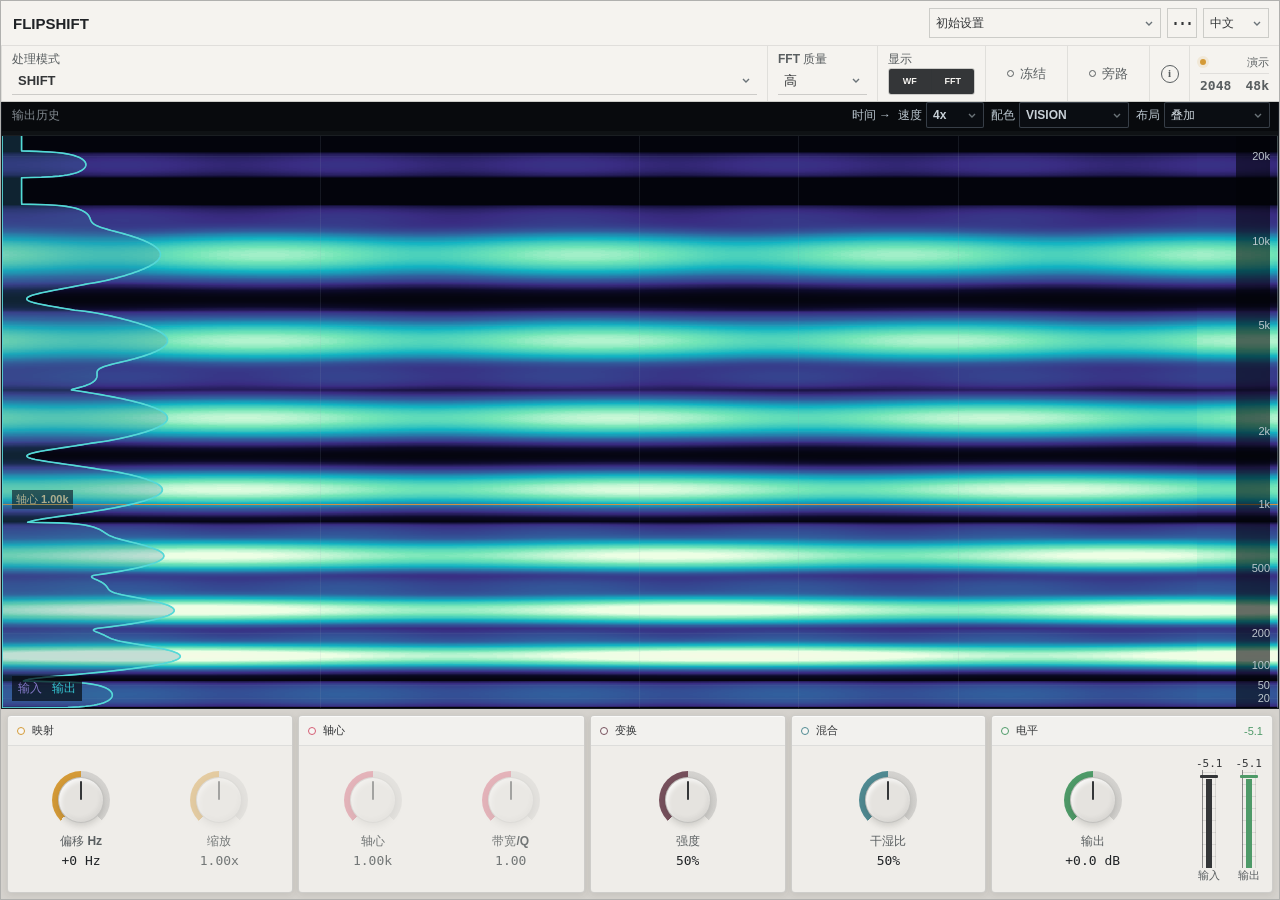
==== commit 71b5e832: "Add universal macOS VST3 and AU packaging with current UI improvements" ====
--- a/vst3/WebUI/index.html
+++ b/vst3/WebUI/index.html
@@ -5,7 +5,7 @@
   <meta name="viewport" content="width=device-width, initial-scale=1, viewport-fit=cover">
   <meta name="color-scheme" content="light">
   <title>FlipShift</title>
-  <link rel="stylesheet" href="styles.css?v=7">
+  <link rel="stylesheet" href="styles.css?v=8">
 </head>
 <body>
   <main class="console-shell">
@@ -15,6 +15,21 @@
         <small>SPECTRAL TRANSFORM PROCESSOR</small>
       </div>
 
+      <div class="preset-controls">
+        <label for="presetSelect" class="sr-only">Preset</label>
+        <select id="presetSelect" aria-label="Preset"><option value="init">Init</option></select>
+        <span id="presetDirty" title="Unsaved changes" hidden>●</span>
+        <details id="presetMenu">
+          <summary aria-label="Preset actions" title="Preset actions">⋯</summary>
+          <div class="preset-menu-items">
+            <button type="button" data-preset-action="save">Save</button>
+            <button type="button" data-preset-action="saveAs">Save as…</button>
+            <button type="button" data-preset-action="import">Import…</button>
+            <button type="button" data-preset-action="export">Export…</button>
+          </div>
+        </details>
+        <select id="languageSelect" aria-label="Language"><option value="zh">中文</option><option value="en">EN</option></select>
+      </div>
       <div class="header-controls">
         <label class="header-select mode-select" data-description="">
           <span>PROCESS</span>
@@ -27,7 +42,7 @@
           <select id="quality" data-param="quality" title="FFT quality and latency">
             <option value="0">LOW</option>
             <option value="1">NORMAL</option>
-            <option value="2">HIGH</option>
+            <option value="2" selected>HIGH</option>
           </select>
         </label>
 
@@ -39,8 +54,8 @@
           </div>
         </div>
 
-        <button class="header-toggle freeze-control" id="freeze" data-param="freeze" type="button" aria-pressed="false" title="Hold the current analyzer frame">
-          <span class="toggle-led" aria-hidden="true"></span><span>HOLD</span>
+        <button class="header-toggle freeze-control" id="freeze" data-param="freeze" type="button" aria-pressed="false" title="Freeze the current sound and analyzer frame">
+          <span class="toggle-led" aria-hidden="true"></span><span>FREEZE</span>
         </button>
 
         <button class="header-toggle bypass-control" id="bypass" data-param="bypass" type="button" aria-pressed="false" title="Latency-aligned bypass">
@@ -53,7 +68,7 @@
 
         <div class="system-state">
           <div class="bridge-state" aria-live="polite"><span class="status-lamp" aria-hidden="true"></span><span id="bridgeStatus">PREVIEW</span></div>
-          <div class="engine-readout"><span id="fftReadout">1024</span><span id="rateReadout">48k</span></div>
+          <div class="engine-readout"><span id="fftReadout">2048</span><span id="rateReadout">48k</span></div>
         </div>
       </div>
     </header>
@@ -110,7 +125,7 @@
       </section>
     </div>
 
-    <section class="analyzer view-both layout-stack" id="analyzer" role="tabpanel" aria-labelledby="compactAnalyzeTab" aria-label="Input and output spectral analyzer">
+    <section class="analyzer view-both layout-overlay" id="analyzer" role="tabpanel" aria-labelledby="compactAnalyzeTab" aria-label="Input and output spectral analyzer">
       <div class="waterfall-pane">
         <div class="waterfall-toolbar">
           <span class="waterfall-title">OUTPUT HISTORY</span>
@@ -138,8 +153,8 @@
             <label class="waterfall-layout-control">
               <span>LAYOUT</span>
               <select id="analyzerLayout" aria-label="Analyzer layout" title="Analyzer layout">
-                <option value="stack" selected>STACK</option>
-                <option value="overlay">OVERLAY</option>
+                <option value="stack">STACK</option>
+                <option value="overlay" selected>OVERLAY</option>
                 <option value="split">SPLIT</option>
               </select>
             </label>
@@ -297,6 +312,21 @@
       </article>
     </section>
   </main>
-  <script src="app.js?v=7"></script>
+  <dialog id="presetDialog" aria-labelledby="presetDialogTitle">
+    <form method="dialog">
+      <h2 id="presetDialogTitle">Preset</h2>
+      <p id="presetDialogMessage"></p>
+      <label id="presetNameLabel" for="presetName">Preset name</label>
+      <input id="presetName" type="text" maxlength="120" autocomplete="off">
+      <div class="dialog-actions">
+        <button type="submit" value="cancel" formnovalidate>Cancel</button>
+        <button type="submit" id="presetDiscard" value="discard" formnovalidate>Discard</button>
+        <button type="submit" id="presetConfirm" value="save">Save</button>
+      </div>
+    </form>
+  </dialog>
+  <div id="presetNotice" role="status" hidden></div>
+  <script src="i18n.js"></script>
+  <script src="app.js?v=8"></script>
 </body>
 </html>
--- a/vst3/WebUI/styles.css
+++ b/vst3/WebUI/styles.css
@@ -1866,3 +1866,154 @@
     display: none !important;
   }
 }
+
+
+/* Readable paper-instrument surface: shared type scale and deliberate reflow. */
+:root {
+  font-family: "Segoe UI", "Microsoft YaHei UI", "Microsoft YaHei", "PingFang SC", sans-serif;
+  font-size: 12px;
+  --muted: #595e60;
+  --muted-light: #747977;
+}
+.console-shell { grid-template-rows: auto minmax(0, 1fr) 190px; }
+.console-topbar { min-height: 68px; box-shadow: none; }
+.product-identity { min-width: 150px; padding: 8px 12px; }
+.product-identity small { font-size: 11px; line-height: 1.4; }
+.header-controls { flex: 1 1 auto; }
+.header-select.mode-select { width: 190px; min-width: 158px; }
+.header-select.quality-select { width: 110px; flex-shrink: 0; }
+.header-tool { width: 108px; flex-shrink: 0; }
+.header-select > span, .header-tool > span, .parameter-label,
+.parameter-module > header, .native-choice-control > span,
+.pane-heading, .spectrum-legend, .waterfall-title, .compact-view-tabs button { font-size: 12px; }
+.header-select select, .native-choice-control select, .header-toggle,
+.knob-control output, .engine-readout { font-size: 13px; }
+.header-select select { min-height: 26px; padding-right: 20px; }
+.header-toggle { width: 82px; flex-shrink: 0; gap: 6px; }
+.header-toggle.bypass-control { width: 82px; }
+.system-state { width: 90px; flex-shrink: 0; }
+.about-control { width: 40px; flex-shrink: 0; }
+.bridge-state, .mini-meter output, .mini-meter small, .frequency-axis,
+.frequency-guide > span, .glitch-selection > span, .waterfall-change-readout,
+.pitch-map-readout, .parameter-module > header output { font-size: 11px; }
+.engine-readout, .knob-control output, .mini-meter output { font-family: Consolas, "SFMono-Regular", monospace; font-variant-numeric: tabular-nums; }
+.parameter-label { white-space: normal; line-height: 1.25; text-align: center; overflow-wrap: normal; }
+.knob-control { gap: 4px; }
+.knob-control.is-inactive { opacity: 1; color: #737777; }
+.knob-control.is-inactive .parameter-label, .knob-control.is-inactive output { color: #737777; opacity: 1; }
+.knob-control.is-inactive .knob-stage { opacity: 0.4; }
+.parameter-module > header { height: auto; min-height: 30px; }
+.parameter-module { grid-template-rows: 30px minmax(0, 1fr); }
+.mode-select::after { font-size: 13px; line-height: 1.65; }
+.waterfall-toolbar { min-height: 34px; grid-template-rows: auto 4px; }
+.pane-heading-tools { font-family: inherit; font-size: 12px; }
+.waterfall-rate-control > span, .waterfall-visual-control > span,
+.waterfall-layout-control > span, .time-direction { color: #b9c5ce; font-size: 12px; }
+.waterfall-rate-control select, .waterfall-visual-control select,
+.waterfall-layout-control select { height: 26px; font-size: 12px; font-weight: 600; padding: 0 20px 0 6px; }
+.waterfall-rate-control select { width: 58px; }
+.waterfall-visual-control select { width: 110px; }
+.waterfall-layout-control select { width: 106px; }
+.frequency-axis { color: #bdc7cd; width: 34px; }
+.frequency-guide > span { color: #e7bd83; background: #10171bd9; padding: 2px 4px; }
+.spectrum-legend { background: #080d12b8; padding: 4px 6px; gap: 10px; }
+.about-kicker, .about-section h3, .about-license h3, .about-links small,
+.about-features span, .about-license p { font-size: 12px; line-height: 1.6; }
+.about-summary { font-size: 14px; }
+.preset-controls { display: flex; align-items: center; gap: 6px; min-width: 0; width: 300px; padding: 8px; }
+.preset-controls select { height: 30px; border: 1px solid var(--line); background: var(--surface-raised); font-size: 12px; border-radius: 0; }
+#presetSelect { flex: 1; min-width: 0; width: 135px; text-overflow: ellipsis; }
+#languageSelect { width: 63px; flex-shrink: 0; }
+#presetDirty { color: #987329; font-size: 12px; }
+#presetMenu { position: relative; flex-shrink: 0; }
+#presetMenu summary { cursor: pointer; list-style: none; width: 30px; height: 30px; display: grid; place-items: center; border: 1px solid var(--line); font-size: 21px; }
+#presetMenu summary::-webkit-details-marker { display: none; }
+.preset-menu-items { position: absolute; top: 34px; right: 0; z-index: 80; min-width: 150px; padding: 4px; border: 1px solid var(--ink); background: var(--surface-raised); box-shadow: 3px 3px 0 #34363838; }
+.preset-menu-items button { display: block; width: 100%; padding: 9px 12px; font-size: 13px; background: transparent; text-align: left; cursor: pointer; }
+.preset-menu-items button:hover, .preset-menu-items button:focus-visible { background: #3d4a78; color: #fff; }
+#presetDialog { max-width: min(390px, calc(100vw - 24px)); max-height: calc(100vh - 20px); overflow: auto; margin: auto; padding: 20px; background: var(--surface-raised); color: var(--ink-strong); border: 1px solid var(--ink); box-shadow: 4px 4px 0 #0004; }
+#presetDialog::backdrop { background: #10151a88; }
+#presetDialog h2 { margin: 0 0 12px; font-size: 17px; }
+#presetDialog p, #presetDialog label { font-size: 13px; line-height: 1.6; }
+#presetName { display: block; box-sizing: border-box; width: 100%; margin-top: 6px; padding: 8px; font-size: 14px; user-select: text; -webkit-user-select: text; border: 1px solid var(--line); }
+#presetName[hidden], #presetNameLabel[hidden], #presetDiscard[hidden] { display: none; }
+.dialog-actions { display: flex; justify-content: flex-end; gap: 8px; margin-top: 16px; }
+.dialog-actions button { padding: 7px 10px; border: 1px solid var(--line); background: var(--surface); font-size: 13px; cursor: pointer; }
+#presetConfirm { background: #3d4a78; color: #fff; }
+#presetNotice { position: fixed; left: 50%; bottom: 12px; transform: translateX(-50%); z-index: 100; max-width: calc(100vw - 24px); padding: 10px 16px; color: #fff; background: #303a4a; font-size: 13px; line-height: 1.5; }
+#presetNotice[hidden] { display: none; }
+@media (max-width: 1300px) {
+  .console-topbar { display: grid; grid-template-columns: minmax(160px, 1fr) minmax(260px, 360px); }
+  .header-controls { grid-column: 1 / -1; display: flex; min-height: 56px; border-top: 1px solid var(--line-soft); }
+  .header-select.mode-select { flex: 1; }
+  .product-identity { min-height: 44px; padding: 6px 12px; }
+  .product-identity small { display: none; }
+  .preset-controls { width: auto; padding: 6px 10px; }
+}
+@media (max-width: 820px) {
+  .console-shell { grid-template-rows: auto minmax(180px, 0.9fr) minmax(0, 1.1fr); }
+  .header-controls { display: grid; grid-template-columns: repeat(4, minmax(0, 1fr)); grid-template-rows: 46px 36px; }
+  .header-select.mode-select { grid-column: 1 / 3; grid-row: 1; }
+  .header-select.quality-select { grid-column: 3; grid-row: 1; }
+  .view-tool { grid-column: 4; grid-row: 1; }
+  .freeze-control { grid-column: 1; grid-row: 2; }
+  .bypass-control { grid-column: 2; grid-row: 2; }
+  .about-control { grid-column: 3; grid-row: 2; }
+  .system-state { grid-column: 4; grid-row: 2; }
+  .header-controls > .header-select, .header-controls > .header-tool, .header-controls > .header-toggle,
+  .header-controls > .about-control, .header-controls > .system-state { width: auto; min-width: 0; min-height: 0; padding: 3px 7px; }
+  .header-select > span, .header-tool > span { display: none; }
+  .bridge-state { display: none; }
+  .engine-readout { border: 0; padding: 0; font-size: 11px; }
+  .segmented-control button { font-size: 11px; padding: 0 3px; }
+  .parameter-strip { grid-auto-rows: 180px; }
+  .waterfall-title, .time-direction, .waterfall-rate-control > span,
+  .waterfall-visual-control > span, .waterfall-layout-control > span { display: none; }
+  .waterfall-toolbar { grid-template-columns: minmax(0, 1fr) auto; }
+  .pane-heading-tools { gap: 4px; }
+  .waterfall-change-readout { overflow: hidden; }
+}
+@media (max-width: 520px) {
+  .console-topbar { grid-template-columns: 80px minmax(0, 1fr); }
+  .product-identity { min-width: 0; padding: 5px; }
+  .product-identity strong { font-size: 12px; }
+  .preset-controls { gap: 4px; padding: 5px; }
+  #presetSelect { width: 70px; }
+  #languageSelect { width: 58px; }
+  #presetMenu summary { width: 26px; }
+  .header-controls { grid-template-rows: 36px 34px; }
+  .header-select select { font-size: 12px; }
+  .header-toggle { font-size: 12px; }
+  .parameter-label { font-size: 12px; }
+  .knob-control output { font-size: 13px; }
+  .waterfall-rate-control select { width: 50px; }
+  .waterfall-visual-control select { width: 100px; }
+  .waterfall-layout-control select { width: 94px; }
+}
+@media (max-width: 820px) and (max-height: 540px) {
+  .console-shell { grid-template-rows: auto 32px minmax(0, 1fr); }
+  .console-topbar { grid-template-columns: 80px minmax(0, 1fr); min-height: 0; }
+  .header-controls { min-height: 0; grid-template-rows: 32px 32px; }
+  .product-identity { min-height: 36px; }
+  .preset-controls { padding: 3px 5px; }
+  .product-identity strong { font-size: 12px; }
+  .parameter-strip { grid-auto-rows: 160px; }
+  .parameter-module { grid-template-rows: 30px minmax(0, 1fr); }
+  .analyzer.layout-overlay.view-both { grid-template-rows: minmax(0, 1fr); }
+  .frequency-axis span:nth-child(even), .frequency-grid-lines i:nth-child(even) { display: none; }
+}
+
+/* Reserve the arrow ourselves: platform select chrome otherwise clips text at 125% DPI. */
+.preset-controls select, .waterfall-rate-control select, .waterfall-visual-control select,
+.waterfall-layout-control select, .header-select select, .native-choice-control select {
+  appearance: none; -webkit-appearance: none;
+  background-image: url("data:image/svg+xml,%3Csvg xmlns='http://www.w3.org/2000/svg' width='8' height='5'%3E%3Cpath d='M1 1l3 3 3-3' fill='none' stroke='%236b7378' stroke-width='1.4'/%3E%3C/svg%3E");
+  background-repeat: no-repeat; background-position: right 7px center; background-size: 8px 5px;
+  padding-left: 6px; padding-right: 22px;
+}
+.preset-controls select { padding-left: 6px; padding-right: 22px; }
+#languageSelect { width: 66px; }
+
+@media (max-width: 520px) {
+  .header-controls { grid-template-columns: minmax(0, 1fr) minmax(0, 1fr) 94px 76px; }
+}
